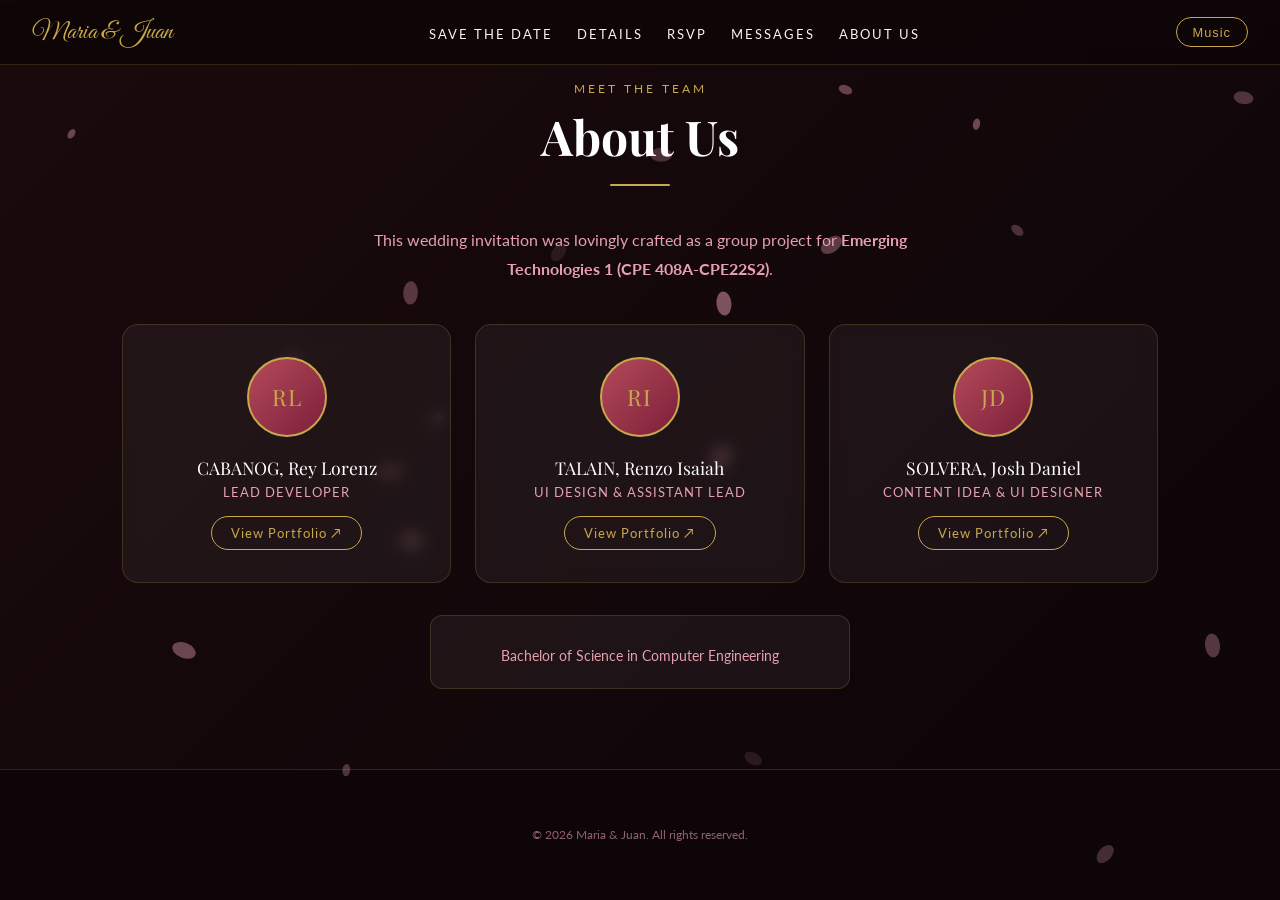
==== about.html @ e432dd89 "Move About section to about.html and link from nav" ====
<!DOCTYPE html>
<html lang="en">

<head>
  <meta charset="UTF-8" />
  <meta name="viewport" content="width=device-width, initial-scale=1.0" />
  <title>Wedding Invitation &ndash; Maria &amp; Juan</title>
  <meta name="description"
    content="You are cordially invited to the wedding of Maria & Juan. CPE 408A-CPE22S2 Emerging Technologies 1 Project." />
  <link rel="stylesheet" href="style.css" />
  <link rel="preconnect" href="https://fonts.googleapis.com" />
  <link rel="preconnect" href="https://fonts.gstatic.com" crossorigin />
  <!-- audio element (free public domain music) -->
  <audio id="bg-music" loop>
    <source src="wedding-thousandyears.mp3" type="audio/mp3" />
  </audio>
</head>

<body>
  <!-- FLOATING PETALS CANVAS -->
  <canvas id="petals-canvas" aria-hidden="true"></canvas>

  <!-- NAV -->
  <nav>
    <a href="index.html#hero" class="nav-brand">Maria &amp; Juan</a>
    <ul class="nav-links" id="nav-links">
      <li><a href="index.html#save-the-date">Save the Date</a></li>
      <li><a href="index.html#details">Details</a></li>
      <li><a href="index.html#rsvp">RSVP</a></li>
      <li><a href="index.html#messages">Messages</a></li>
      <li><a href="about.html">About Us</a></li>
    </ul>
    <div style="display:flex;gap:0.6rem;align-items:center;">
      <button id="music-btn" aria-label="Toggle music">Music</button>
      <button class="hamburger" id="hamburger" aria-label="Menu" aria-expanded="false">&#9776;</button>
    </div>
  </nav>

  <!-- Ã¢â€¢ÂÃ¢â€¢ÂÃ¢â€¢ÂÃ¢â€¢ÂÃ¢â€¢ÂÃ¢â€¢ÂÃ¢â€¢ÂÃ¢â€¢ÂÃ¢â€¢ÂÃ¢â€¢ÂÃ¢â€¢ÂÃ¢â€¢ÂÃ¢â€¢ÂÃ¢â€¢ÂÃ¢â€¢ÂÃ¢â€¢ÂÃ¢â€¢ÂÃ¢â€¢ÂÃ¢â€¢ÂÃ¢â€¢ÂÃ¢â€¢ÂÃ¢â€¢ÂÃ¢â€¢ÂÃ¢â€¢ÂÃ¢â€¢ÂÃ¢â€¢ÂÃ¢â€¢ÂÃ¢â€¢ÂÃ¢â€¢ÂÃ¢â€¢Â
       ABOUT US SECTION
  Ã¢â€¢ÂÃ¢â€¢ÂÃ¢â€¢ÂÃ¢â€¢ÂÃ¢â€¢ÂÃ¢â€¢ÂÃ¢â€¢ÂÃ¢â€¢ÂÃ¢â€¢ÂÃ¢â€¢ÂÃ¢â€¢ÂÃ¢â€¢ÂÃ¢â€¢ÂÃ¢â€¢ÂÃ¢â€¢ÂÃ¢â€¢ÂÃ¢â€¢ÂÃ¢â€¢ÂÃ¢â€¢ÂÃ¢â€¢ÂÃ¢â€¢ÂÃ¢â€¢ÂÃ¢â€¢ÂÃ¢â€¢ÂÃ¢â€¢ÂÃ¢â€¢ÂÃ¢â€¢ÂÃ¢â€¢ÂÃ¢â€¢ÂÃ¢â€¢Â -->
  <section id="about">
    <div class="section-inner">
      <p class="section-label reveal">Meet the Team</p>
      <h2 class="section-title reveal">About Us</h2>
      <span class="gold-line reveal"></span>

      <p class="about-intro reveal">
        This wedding invitation was lovingly crafted as a group project for
        <strong>Emerging Technologies 1 (CPE 408A-CPE22S2)</strong>.
      </p>

      <div class="members-grid">

        <!-- Member 1: Cabanog -->
        <div class="member-card reveal">
          <div class="member-avatar member-avatar-text">RL</div>
          <p class="member-name">CABANOG, Rey Lorenz</p>
          <p class="member-role">Lead Developer</p>
          <a id="portfolio-cabanog" class="portfolio-btn" href="https://my-personal-portfolio-cli-inspired.vercel.app/" target="_blank"
            rel="noopener">
            View Portfolio &#8599;
          </a>
        </div>

        <!-- Member 2: Talain -->
        <div class="member-card reveal">
          <div class="member-avatar member-avatar-text">RI</div>
          <p class="member-name">TALAIN, Renzo Isaiah</p>
          <p class="member-role">UI Design &amp; Assistant Lead</p>
          <a id="portfolio-talain" class="portfolio-btn" href="https://renzocpe.github.io/Portfolio/" target="_blank" rel="noopener">
            View Portfolio &#8599;
          </a>
        </div>

        <!-- Member 3: Solvera -->
        <div class="member-card reveal">
          <div class="member-avatar member-avatar-text">JD</div>
          <p class="member-name">SOLVERA, Josh Daniel</p>
          <p class="member-role">Content Idea &amp; UI Designer</p>
          <a id="portfolio-solvera" class="portfolio-btn" href="https://mjdsolvera.github.io/Solvera_portfolio-/" target="_blank" rel="noopener">
            View Portfolio &#8599;
          </a>
        </div>

      </div><!-- /.members-grid -->

      <!-- Course Badge -->
      <div class="course-badge reveal">
        <p style="margin-top:0.5rem; color: var(--blush);">Bachelor of Science in Computer Engineering</p>
      </div>

    </div>
  </section>

  <!-- Ã¢â€¢ÂÃ¢â€¢ÂÃ¢â€¢ÂÃ¢â€¢ÂÃ¢â€¢ÂÃ¢â€¢ÂÃ¢â€¢ÂÃ¢â€¢ÂÃ¢â€¢ÂÃ¢â€¢ÂÃ¢â€¢ÂÃ¢â€¢ÂÃ¢â€¢ÂÃ¢â€¢ÂÃ¢â€¢ÂÃ¢â€¢ÂÃ¢â€¢ÂÃ¢â€¢ÂÃ¢â€¢ÂÃ¢â€¢ÂÃ¢â€¢ÂÃ¢â€¢ÂÃ¢â€¢ÂÃ¢â€¢ÂÃ¢â€¢ÂÃ¢â€¢ÂÃ¢â€¢ÂÃ¢â€¢ÂÃ¢â€¢ÂÃ¢â€¢Â
       FOOTER
  Ã¢â€¢ÂÃ¢â€¢ÂÃ¢â€¢ÂÃ¢â€¢ÂÃ¢â€¢ÂÃ¢â€¢ÂÃ¢â€¢ÂÃ¢â€¢ÂÃ¢â€¢ÂÃ¢â€¢ÂÃ¢â€¢ÂÃ¢â€¢ÂÃ¢â€¢ÂÃ¢â€¢ÂÃ¢â€¢ÂÃ¢â€¢ÂÃ¢â€¢ÂÃ¢â€¢ÂÃ¢â€¢ÂÃ¢â€¢ÂÃ¢â€¢ÂÃ¢â€¢ÂÃ¢â€¢ÂÃ¢â€¢ÂÃ¢â€¢ÂÃ¢â€¢ÂÃ¢â€¢ÂÃ¢â€¢ÂÃ¢â€¢ÂÃ¢â€¢Â -->
  <footer>
    <p style="margin-top:0.8rem; font-size:0.75rem; opacity:0.6;">
      &copy; 2026 Maria &amp; Juan. All rights reserved.
    </p>
  </footer>

  <!-- RSVP MODAL -->
  <div id="rsvp-modal" class="rsvp-modal" role="dialog" aria-modal="true" aria-label="RSVP Form">
    <div class="rsvp-modal-box">
      <button class="rsvp-modal-close" id="rsvp-modal-close" aria-label="Close">&#10005;</button>
      <h3 class="rsvp-modal-title">RSVP</h3>
      <p class="rsvp-modal-sub">Maria &amp; Juan would love to have you there!</p>
      <form id="rsvp-form" class="rsvp-form" novalidate>
        <div class="rsvp-field">
          <label for="rsvp-name">Full Name *</label>
          <input type="text" id="rsvp-name" placeholder="Your full name" required maxlength="80" />
        </div>
        <div class="rsvp-field">
          <label for="rsvp-email">Email</label>
          <input type="email" id="rsvp-email" placeholder="your@email.com" />
        </div>
        <div class="rsvp-field">
          <label>Will you attend? *</label>
          <div class="rsvp-radio-group">
            <label class="rsvp-radio"><input type="radio" name="attending" value="yes" required /> Yes, I'll be
              there!</label>
            <label class="rsvp-radio"><input type="radio" name="attending" value="no" /> Sorry, can't make it</label>
            <label class="rsvp-radio"><input type="radio" name="attending" value="maybe" /> Maybe</label>
          </div>
        </div>
        <div class="rsvp-field">
          <label for="rsvp-guests">Number of Guests</label>
          <select id="rsvp-guests">
            <option value="1">Just me</option>
            <option value="2">2 guests</option>
            <option value="3">3 guests</option>
            <option value="4">4 guests</option>
            <option value="5+">5 or more</option>
          </select>
        </div>
        <div class="rsvp-field">
          <label for="rsvp-note">Special note (optional)</label>
          <textarea id="rsvp-note" placeholder="Dietary needs, notes for the couple..." rows="2"
            maxlength="200"></textarea>
        </div>
        <button type="submit" class="rsvp-submit-btn">Send RSVP</button>
      </form>
      <div id="rsvp-success" class="rsvp-success hidden">
        <p>Thank you! Your RSVP has been received. See you on Dec 25!</p>
      </div>
    </div>
  </div>

  <!-- LIGHTBOX MODAL -->
  <div id="lightbox" class="lightbox" role="dialog" aria-modal="true" aria-label="Image viewer">
    <button class="lightbox-close" id="lightbox-close" aria-label="Close">&#10005;</button>
    <img id="lightbox-img" src="" alt="" />
    <p id="lightbox-caption"></p>
  </div>

  <script src="script.js"></script>
</body>

</html>
---- style.css ----
﻿/* ── FONTS ─────────────────────────────────────────────── */
@import url('https://fonts.googleapis.com/css2?family=Great+Vibes&family=Playfair+Display:ital,wght@0,400;0,700;1,400&family=Lato:wght@300;400;700&display=swap');

/* ── CSS VARIABLES ─────────────────────────────────────── */
:root {
  --dark:        #0d0508;
  --burgundy:    #7b1f3a;
  --deep-rose:   #b54a5a;
  --rose:        #c5687a;
  --blush:       #e8a0b0;
  --cream:       #fdf3ec;
  --white:       #ffffff;
  --gold:        #c9a84c;
  --gold-light:  #e8cfa0;
  --glass-bg:    rgba(255,255,255,0.05);
  --glass-border:rgba(201,168,76,0.2);
}

*, *::before, *::after { box-sizing: border-box; margin: 0; padding: 0; }
html { scroll-behavior: smooth; }
body { background: var(--dark); color: var(--cream); font-family: 'Lato', sans-serif; overflow-x: hidden; }

/* ── NAV ────────────────────────────────────────── */
nav {
  position: fixed; top: 0; left: 0; right: 0; z-index: 100;
  display: flex; align-items: center; justify-content: space-between;
  padding: 1rem 2rem;
  background: rgba(13,5,8,0.85);
  backdrop-filter: blur(12px);
  border-bottom: 1px solid var(--glass-border);
}
.nav-brand { font-family: 'Great Vibes', cursive; font-size: 1.6rem; color: var(--gold); text-decoration: none; }
.nav-links { list-style: none; display: flex; gap: 1.5rem; transition: max-height 0.3s ease-out; }
.nav-links a { color: var(--cream); text-decoration: none; font-size: 0.8rem; letter-spacing: 2px; text-transform: uppercase; transition: color 0.3s; }
.nav-links a:hover { color: var(--gold); }
#music-btn { background: transparent; border: 1px solid var(--gold); color: var(--gold); padding: 0.4rem 1rem; border-radius: 20px; cursor: pointer; font-size: 0.8rem; letter-spacing: 1px; transition: all 0.3s; }
#music-btn:hover { background: var(--gold); color: var(--dark); }
.hamburger { display: none; background: transparent; border: none; font-size: 1.8rem; color: var(--gold); cursor: pointer; }

/* ── HERO ───────────────────────────────────────── */
#hero { position: relative; min-height: 100vh; display: flex; align-items: center; justify-content: center; overflow: hidden; padding-top: 5rem; }
.hero-bg-img { position: absolute; inset: 0; width: 100%; height: 100%; object-fit: cover; opacity: 0.18; }
.hero-content { position: relative; z-index: 2; text-align: center; padding: 2rem; max-width: 900px; width: 100%; display: flex; flex-direction: column; align-items: center; justify-content: center; }
.pre-title { font-size: 0.85rem; letter-spacing: 3px; text-transform: uppercase; color: var(--gold); margin-bottom: 1rem; }
.couple-names { font-family: 'Great Vibes', cursive; font-size: clamp(4rem,12vw,7.5rem); color: var(--white); line-height: 1.1; margin-bottom: 0.5rem; text-shadow: 0 0 60px rgba(201,168,76,0.4); }
.ampersand { color: var(--gold); }
.hero-tagline { font-style: italic; color: var(--blush); margin: 1rem 0 0.5rem; font-size: 1.05rem; }
.hero-date { color: var(--gold-light); font-size: 1rem; letter-spacing: 2px; margin-bottom: 1.5rem; }
.hero-event-pills { display: flex; flex-wrap: wrap; gap: 1rem; justify-content: center; margin-bottom: 2rem; }
.event-pill { background: rgba(201,168,76,0.15); border: 1px solid var(--gold); border-radius: 20px; padding: 0.4rem 1rem; font-size: 0.8rem; letter-spacing: 1px; color: var(--cream); backdrop-filter: blur(4px); }
.hero-divider { width: 80px; height: 1px; background: linear-gradient(to right,transparent,var(--gold),transparent); margin: 0 auto 2.5rem; }
.hero-couple-img { width: 100%; max-width: 420px; aspect-ratio: 1; object-fit: cover; border-radius: 50%; border: 2px solid var(--gold); box-shadow: 0 0 60px rgba(201,168,76,0.3); }

/* ── SECTIONS ───────────────────────────────────── */
section { padding: 0; }
.section-inner { max-width: 1100px; margin: 0 auto; padding: 5rem 2rem; text-align: center; }
.section-label { font-size: 0.75rem; letter-spacing: 3px; text-transform: uppercase; color: var(--gold); margin-bottom: 0.5rem; display: block; }
.section-title { font-family: 'Playfair Display', serif; font-size: clamp(2rem,5vw,3rem); color: var(--white); margin-bottom: 0.5rem; }
.gold-line { display: block; width: 60px; height: 2px; background: var(--gold); margin: 1rem auto 2.5rem; border-radius: 2px; }

/* ── SAVE THE DATE (Calendar + Countdown) ───────── */
#save-the-date { background: linear-gradient(135deg,#1a0a0d,#0d0508); }
.calendar-wrap { max-width: 320px; margin: 0 auto 2rem; background: var(--glass-bg); border: 1px solid var(--glass-border); border-radius: 12px; padding: 1.5rem; backdrop-filter: blur(8px); }
.cal-header { font-family: 'Playfair Display', serif; font-size: 1.4rem; color: var(--gold); margin-bottom: 1rem; text-align: center; }
.cal-grid { display: grid; grid-template-columns: repeat(7, 1fr); gap: 5px; text-align: center; font-size: 0.9rem; }
.cal-dow { color: var(--blush); font-size: 0.75rem; text-transform: uppercase; letter-spacing: 1px; margin-bottom: 5px; }
.cal-day { padding: 8px 0; border-radius: 6px; position: relative; z-index: 1; }
.cal-day.empty { visibility: hidden; }
.cal-day.sunday { color: var(--rose); }
.cal-day.wedding-day { background: rgba(201,168,76,0.2); border: 1px solid var(--gold); color: var(--gold-light); font-weight: bold; box-shadow: 0 0 10px rgba(201,168,76,0.5); }
.countdown-grid { display: flex; justify-content: center; gap: 1rem; flex-wrap: wrap; margin-bottom: 2rem; }
.count-box { background: var(--glass-bg); border: 1px solid var(--glass-border); border-radius: 12px; padding: 1.2rem 1rem; min-width: 90px; display: flex; flex-direction: column; align-items: center; gap: 0.4rem; backdrop-filter: blur(8px); }
.count-num { font-family: 'Playfair Display', serif; font-size: 2.2rem; color: var(--gold); line-height: 1; }
.count-label { font-size: 0.65rem; letter-spacing: 2px; text-transform: uppercase; color: var(--blush); }
.add-cal-btns { display: flex; justify-content: center; gap: 1rem; flex-wrap: wrap; margin-top: 1rem; }
.cal-btn { display: inline-flex; align-items: center; gap: 0.5rem; background: transparent; border: 1px solid var(--gold); color: var(--gold); padding: 0.6rem 1.2rem; border-radius: 30px; text-decoration: none; font-size: 0.85rem; letter-spacing: 1px; transition: all 0.3s; cursor: pointer; }
.cal-btn:hover { background: var(--gold); color: var(--dark); }

/* ── DETAILS GALLERY ────────────────────────────── */
#details { background: var(--dark); border-top: 1px solid var(--glass-border); }
.details-grid-new { display: grid; grid-template-columns: 1fr; gap: 3rem; margin-top: 1rem; }
.venue-card { background: var(--glass-bg); border: 1px solid var(--glass-border); border-radius: 16px; padding: 2.5rem; text-align: left; backdrop-filter: blur(8px); }
.venue-header { margin-bottom: 1.5rem; display: flex; gap: 1rem; align-items: flex-start; }
.venue-header-text h3 { font-family: 'Playfair Display', serif; font-size: 1.8rem; color: var(--gold); margin-bottom: 0.5rem; }
.venue-header-text p { color: var(--cream); font-size: 1rem; line-height: 1.5; }
.venue-time { color: var(--gold-light) !important; font-size: 0.9rem !important; margin-top: 0.5rem; letter-spacing: 1px; }
.venue-gallery { display: grid; grid-template-columns: repeat(auto-fit, minmax(200px, 1fr)); gap: 1rem; margin-bottom: 1.5rem; }
.gallery-thumb { position: relative; aspect-ratio: 4/3; border-radius: 8px; overflow: hidden; cursor: pointer; border: 1px solid var(--glass-border); }
.gallery-thumb img { width: 100%; height: 100%; object-fit: cover; transition: transform 0.5s ease; }
.thumb-overlay { position: absolute; inset: 0; background: rgba(13,5,8,0.6); display: flex; align-items: center; justify-content: center; opacity: 0; transition: opacity 0.3s; color: var(--gold); font-size: 0.9rem; letter-spacing: 1px; text-transform: uppercase; }
.gallery-thumb:hover img { transform: scale(1.05); }
.gallery-thumb:hover .thumb-overlay { opacity: 1; }
.venue-map-link { display: inline-block; color: var(--blush); font-size: 0.85rem; text-decoration: none; border-bottom: 1px solid var(--blush); padding-bottom: 2px; transition: color 0.3s, border-color 0.3s; }
.venue-map-link:hover { color: var(--gold); border-color: var(--gold); }

/* ── DRESS CODE SLIDESHOW ───────────────────────── */
.attire-tabs { display: flex; gap: 1rem; margin-bottom: 1.5rem; border-bottom: 1px solid var(--glass-border); padding-bottom: 1rem; }
.attire-tab { background: transparent; border: none; font-family: 'Playfair Display', serif; font-size: 1.2rem; color: var(--blush); cursor: pointer; padding: 0.5rem 1rem; transition: color 0.3s; }
.attire-tab.active { color: var(--gold); border-bottom: 2px solid var(--gold); }
.attire-panel { display: flex; flex-direction: column; gap: 1.2rem; }
.attire-panel.hidden { display: none; }
.attire-slideshow { position: relative; border-radius: 12px; overflow: hidden; aspect-ratio: 4/3; background: rgba(0,0,0,0.3); }
.slide { display: none; width: 100%; height: 100%; position: absolute; inset: 0; opacity: 0; transition: opacity 0.6s ease; }
.slide.active { display: block; opacity: 1; position: relative; }
.slide img { width: 100%; height: 100%; object-fit: cover; display: block; }
.slide-prev, .slide-next { position: absolute; top: 50%; transform: translateY(-50%); background: rgba(26,10,13,0.65); border: 1px solid var(--glass-border); color: var(--gold-light); width: 36px; height: 36px; border-radius: 50%; cursor: pointer; font-size: 1.4rem; line-height: 1; display: flex; align-items: center; justify-content: center; transition: background 0.3s; z-index: 5; }
.slide-prev { left: 0.6rem; }
.slide-next { right: 0.6rem; }
.slide-prev:hover, .slide-next:hover { background: rgba(201,168,76,0.6); color: var(--dark); }
.slide-dots { position: absolute; bottom: 0.6rem; left: 50%; transform: translateX(-50%); display: flex; gap: 5px; z-index: 5; }
.slide-dot { width: 7px; height: 7px; border-radius: 50%; background: rgba(255,255,255,0.4); border: 1px solid rgba(201,168,76,0.5); cursor: pointer; transition: background 0.3s; }
.slide-dot.active { background: var(--gold); }
.attire-note { font-family: 'Playfair Display', serif; font-size: 1.1rem; color: var(--cream); line-height: 1.6; }

/* ── RSVP ───────────────────────────────────────── */
#rsvp { background: linear-gradient(135deg,var(--dark),#1a0a0d); border-top: 1px solid var(--glass-border); }
.rsvp-desc { max-width: 600px; margin: 0 auto 2rem; color: var(--cream); font-size: 1.05rem; }
.rsvp-open-btn { background: var(--gold); color: var(--dark); border: none; padding: 1rem 2.5rem; border-radius: 30px; font-size: 1rem; font-weight: bold; cursor: pointer; transition: transform 0.3s, box-shadow 0.3s; }
.rsvp-open-btn:hover { transform: translateY(-3px); box-shadow: 0 10px 20px rgba(201,168,76,0.3); }

/* ── MESSAGES ───────────────────────────────────── */
#messages { background: var(--dark); border-top: 1px solid var(--glass-border); }
.msg-form { max-width: 600px; margin: 0 auto 3rem; background: var(--glass-bg); padding: 2rem; border-radius: 12px; border: 1px solid var(--glass-border); }
.msg-form-fields { display: flex; flex-direction: column; gap: 1rem; margin-bottom: 1.5rem; }
.msg-input { width: 100%; background: rgba(0,0,0,0.3); border: 1px solid var(--glass-border); border-radius: 8px; padding: 1rem; color: var(--cream); font-family: 'Lato', sans-serif; }
.msg-input:focus { outline: none; border-color: var(--gold); box-shadow: 0 0 10px rgba(201,168,76,0.2); }
.msg-textarea { resize: vertical; min-height: 100px; }
.msg-submit-btn { width: 100%; background: transparent; border: 1px solid var(--gold); color: var(--gold); padding: 1rem; border-radius: 8px; cursor: pointer; transition: all 0.3s; font-size: 1rem; letter-spacing: 1px; text-transform: uppercase; }
.msg-submit-btn:hover { background: var(--gold); color: var(--dark); }
.msg-wall { display: grid; grid-template-columns: repeat(auto-fill, minmax(280px, 1fr)); gap: 1.5rem; max-width: 900px; margin: 0 auto; }
.msg-card { background: rgba(255,255,255,0.03); border: 1px solid var(--glass-border); border-radius: 12px; padding: 1.5rem; text-align: left; animation: slideUp 0.5s forwards; opacity: 0; transform: translateY(20px); }
.msg-card-header { display: flex; justify-content: space-between; align-items: baseline; margin-bottom: 0.8rem; border-bottom: 1px solid rgba(255,255,255,0.1); padding-bottom: 0.5rem; }
.msg-card-name { font-family: 'Playfair Display', serif; color: var(--gold); font-size: 1.1rem; }
.msg-card-time { font-size: 0.75rem; color: var(--blush); opacity: 0.8; }
.msg-card-text { color: var(--cream); font-size: 0.95rem; line-height: 1.6; word-wrap: break-word; }
@keyframes slideUp { to { opacity: 1; transform: translateY(0); } }

/* ── ABOUT US ───────────────────────────────────── */
#about { background: linear-gradient(135deg,#1a0a0d,var(--dark)); border-top: 1px solid var(--glass-border); }
.about-intro { max-width: 600px; margin: 0 auto 2.5rem; color: var(--blush); line-height: 1.8; }
.members-grid { display: grid; grid-template-columns: repeat(auto-fit,minmax(220px,1fr)); gap: 1.5rem; margin-bottom: 2rem; }
.member-card { background: var(--glass-bg); border: 1px solid var(--glass-border); border-radius: 16px; padding: 2rem 1.5rem; text-align: center; backdrop-filter: blur(8px); }
.member-avatar { width: 80px; height: 80px; border-radius: 50%; background: linear-gradient(135deg,var(--deep-rose),var(--burgundy)); display: flex; align-items: center; justify-content: center; font-size: 2rem; margin: 0 auto 1.2rem; border: 2px solid var(--gold); }
.member-avatar-text { font-family: 'Playfair Display', serif; font-size: 1.4rem; color: var(--gold); letter-spacing: 1px; }
.member-name { font-family: 'Playfair Display', serif; font-size: 1.1rem; color: var(--white); margin-bottom: 0.3rem; }
.member-role { font-size: 0.8rem; color: var(--blush); letter-spacing: 1px; margin-bottom: 1rem; text-transform: uppercase; }
.portfolio-btn { display: inline-block; padding: 0.5rem 1.2rem; border: 1px solid var(--gold); border-radius: 20px; color: var(--gold); font-size: 0.8rem; text-decoration: none; letter-spacing: 1px; transition: all 0.3s; }
.portfolio-btn:hover { background: var(--gold); color: var(--dark); }
.course-badge { max-width: 420px; margin: 1.5rem auto 0; background: var(--glass-bg); border: 1px solid var(--glass-border); border-radius: 12px; padding: 1.2rem 1.5rem; text-align: center; color: var(--cream); font-size: 0.9rem; line-height: 1.8; }

/* ── FOOTER ─────────────────────────────────────── */
footer { text-align: center; padding: 2.5rem 1rem; border-top: 1px solid var(--glass-border); color: var(--blush); font-size: 0.85rem; line-height: 2; }

/* ── LIGHTBOX ───────────────────────────────────── */
.lightbox { position: fixed; inset: 0; z-index: 1000; background: rgba(0,0,0,0.9); display: flex; flex-direction: column; align-items: center; justify-content: center; opacity: 0; pointer-events: none; transition: opacity 0.3s ease; backdrop-filter: blur(5px); }
.lightbox.active { opacity: 1; pointer-events: auto; }
.lightbox-close { position: absolute; top: 1.5rem; right: 2rem; background: transparent; border: none; color: var(--cream); font-size: 2.5rem; cursor: pointer; transition: color 0.3s; }
.lightbox-close:hover { color: var(--gold); }
.lightbox img { max-width: 90%; max-height: 80vh; object-fit: contain; border: 2px solid var(--gold); border-radius: 8px; box-shadow: 0 0 40px rgba(0,0,0,0.8); }
.lightbox p { margin-top: 1rem; color: var(--gold-light); font-family: 'Playfair Display', serif; font-size: 1.2rem; letter-spacing: 1px; }

/* ── RSVP MODAL ─────────────────────────────────── */
.rsvp-modal { position: fixed; inset: 0; z-index: 900; background: rgba(0,0,0,0.8); backdrop-filter: blur(5px); display: flex; align-items: center; justify-content: center; opacity: 0; pointer-events: none; transition: opacity 0.3s ease; padding: 1rem; }
.rsvp-modal.active { opacity: 1; pointer-events: auto; }
.rsvp-modal-box { background: linear-gradient(135deg,#1a0a0d,#0d0508); border: 1px solid var(--gold); border-radius: 16px; width: 100%; max-width: 500px; padding: 2.5rem 2rem; position: relative; max-height: 90vh; overflow-y: auto; text-align: center; box-shadow: 0 0 50px rgba(201,168,76,0.15); }
.rsvp-modal-close { position: absolute; top: 1rem; right: 1rem; background: transparent; border: none; font-size: 1.5rem; color: var(--blush); cursor: pointer; transition: color 0.3s; }
.rsvp-modal-close:hover { color: var(--gold); }
.rsvp-modal-title { font-family: 'Playfair Display', serif; font-size: 2.2rem; color: var(--gold); margin-bottom: 0.5rem; }
.rsvp-modal-sub { color: var(--cream); margin-bottom: 2rem; font-style: italic; }
.rsvp-field { margin-bottom: 1.5rem; text-align: left; }
.rsvp-field label { display: block; margin-bottom: 0.5rem; color: var(--gold-light); font-size: 0.9rem; letter-spacing: 1px; }
.rsvp-field input[type="text"], .rsvp-field input[type="email"], .rsvp-field select, .rsvp-field textarea { width: 100%; background: rgba(0,0,0,0.3); border: 1px solid var(--glass-border); border-radius: 8px; padding: 0.8rem; color: var(--white); font-family: inherit; }
.rsvp-field input:focus, .rsvp-field select:focus, .rsvp-field textarea:focus { outline: none; border-color: var(--gold); }
.rsvp-radio-group { display: flex; flex-direction: column; gap: 0.8rem; margin-top: 0.5rem; }
.rsvp-radio { color: var(--cream); font-size: 0.95rem; cursor: pointer; display: flex; align-items: center; gap: 0.5rem; }
.rsvp-submit-btn { width: 100%; background: var(--gold); color: var(--dark); border: none; padding: 1rem; border-radius: 8px; font-size: 1.1rem; font-weight: bold; cursor: pointer; margin-top: 1rem; transition: background 0.3s; }
.rsvp-submit-btn:hover { background: var(--gold-light); }
.rsvp-success { margin-top: 2rem; color: var(--gold); font-family: 'Playfair Display', serif; font-size: 1.2rem; }

/* ── REVEAL ANIMATION ───────────────────────────── */
.reveal { opacity: 0; transform: translateY(25px); transition: opacity 0.7s ease, transform 0.7s ease; }
.reveal.visible { opacity: 1; transform: translateY(0); }

/* ── MOBILE / RESPONSIVENESS ────────────────────── */
@media (max-width: 768px) {
  .hamburger { display: block; }
  .nav-links { position: absolute; top: 100%; left: 0; right: 0; background: rgba(13,5,8,0.95); flex-direction: column; padding: 0 2rem; max-height: 0; overflow: hidden; border-bottom: 1px solid transparent; align-items: center; text-align: center; }
  .nav-links.active { padding: 1rem 2rem 2rem; max-height: 400px; border-bottom: 1px solid var(--glass-border); }
  .nav-links li { width: 100%; padding: 0.8rem 0; border-bottom: 1px solid rgba(255,255,255,0.05); }
  .nav-links li:last-child { border-bottom: none; }
  
  .details-grid-new { grid-template-columns: 1fr; }
  .venue-gallery { grid-template-columns: 1fr; }
  .venue-header { flex-direction: column; text-align: center; align-items: center; }
  .attire-tabs { justify-content: center; }
  
  .couple-names { font-size: clamp(3.5rem, 15vw, 5rem); }
  .hero-date, .hero-tagline, .pre-title { font-size: 0.9rem; }
  .hero-event-pills { flex-direction: column; align-items: center; gap: 0.5rem; }
  
  .count-box { min-width: 75px; padding: 1rem 0.5rem; }
  .count-num { font-size: 1.8rem; }
  
  .rsvp-modal-box { padding: 2rem 1.5rem; }
  .msg-form { padding: 1.5rem 1rem; }
}
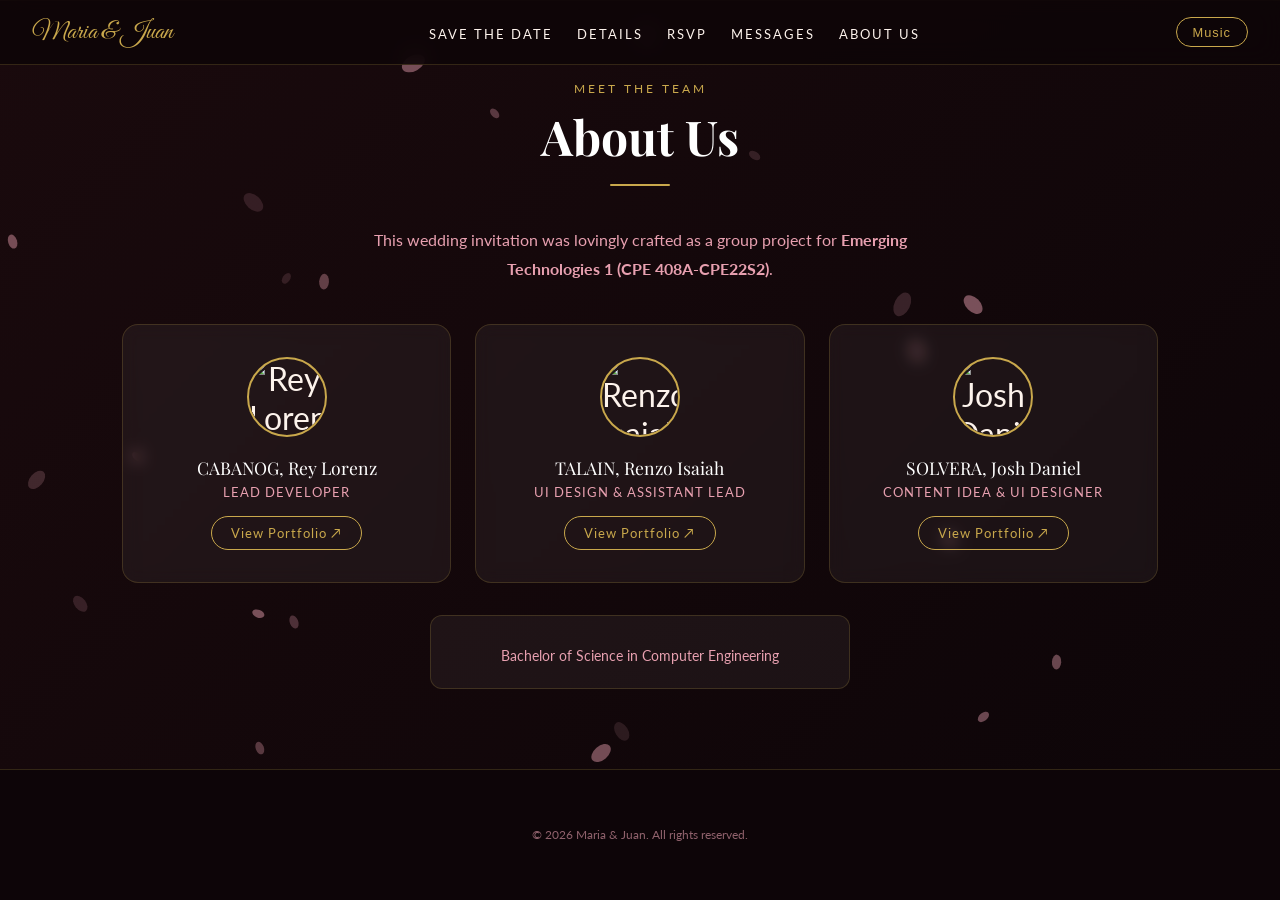
==== commit 3b4195cf: "Add profile pictures for team members in about page" ====
--- a/about.html
+++ b/about.html
@@ -54,7 +54,9 @@
 
         <!-- Member 1: Cabanog -->
         <div class="member-card reveal">
-          <div class="member-avatar member-avatar-text">RL</div>
+          <div class="member-avatar" style="overflow: hidden; background: none; padding: 0;">
+            <img src="source-images/Rey.png" alt="Rey Lorenz Cabanog" style="width: 100%; height: 100%; object-fit: cover; border-radius: 50%;" />
+          </div>
           <p class="member-name">CABANOG, Rey Lorenz</p>
           <p class="member-role">Lead Developer</p>
           <a id="portfolio-cabanog" class="portfolio-btn" href="https://my-personal-portfolio-cli-inspired.vercel.app/" target="_blank"
@@ -65,7 +67,9 @@
 
         <!-- Member 2: Talain -->
         <div class="member-card reveal">
-          <div class="member-avatar member-avatar-text">RI</div>
+          <div class="member-avatar" style="overflow: hidden; background: none; padding: 0;">
+            <img src="source-images/renzo.jpg" alt="Renzo Isaiah Talain" style="width: 100%; height: 100%; object-fit: cover; border-radius: 50%;" />
+          </div>
           <p class="member-name">TALAIN, Renzo Isaiah</p>
           <p class="member-role">UI Design &amp; Assistant Lead</p>
           <a id="portfolio-talain" class="portfolio-btn" href="https://renzocpe.github.io/Portfolio/" target="_blank" rel="noopener">
@@ -75,7 +79,9 @@
 
         <!-- Member 3: Solvera -->
         <div class="member-card reveal">
-          <div class="member-avatar member-avatar-text">JD</div>
+          <div class="member-avatar" style="overflow: hidden; background: none; padding: 0;">
+            <img src="source-images/josh.jpg" alt="Josh Daniel Solvera" style="width: 100%; height: 100%; object-fit: cover; border-radius: 50%;" />
+          </div>
           <p class="member-name">SOLVERA, Josh Daniel</p>
           <p class="member-role">Content Idea &amp; UI Designer</p>
           <a id="portfolio-solvera" class="portfolio-btn" href="https://mjdsolvera.github.io/Solvera_portfolio-/" target="_blank" rel="noopener">
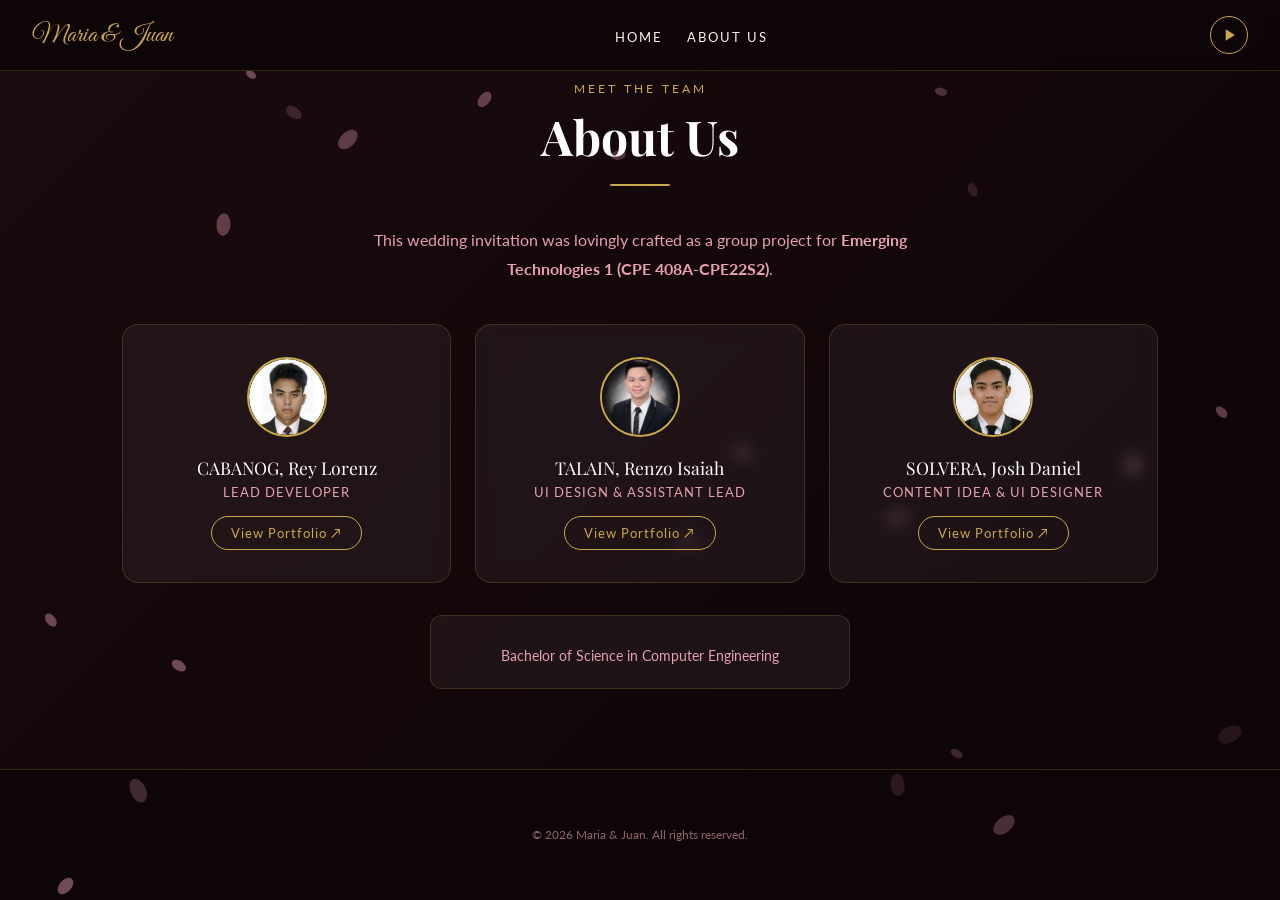
==== commit 4f71009f: "Simplify about.html navigation and upgrade music button to animated icons" ====
--- a/about.html
+++ b/about.html
@@ -24,14 +24,14 @@
   <nav>
     <a href="index.html#hero" class="nav-brand">Maria &amp; Juan</a>
     <ul class="nav-links" id="nav-links">
-      <li><a href="index.html#save-the-date">Save the Date</a></li>
-      <li><a href="index.html#details">Details</a></li>
-      <li><a href="index.html#rsvp">RSVP</a></li>
-      <li><a href="index.html#messages">Messages</a></li>
+      <li><a href="index.html">Home</a></li>
       <li><a href="about.html">About Us</a></li>
     </ul>
-    <div style="display:flex;gap:0.6rem;align-items:center;">
-      <button id="music-btn" aria-label="Toggle music">Music</button>
+    <div style="display:flex;gap:1rem;align-items:center;">
+      <button id="music-btn" class="music-btn" aria-label="Toggle music">
+        <svg class="music-icon-play" xmlns="http://www.w3.org/2000/svg" width="20" height="20" viewBox="0 0 24 24" fill="currentColor"><path d="M8 5v14l11-7z"/></svg>
+        <svg class="music-icon-pause" xmlns="http://www.w3.org/2000/svg" width="20" height="20" viewBox="0 0 24 24" fill="currentColor"><path d="M6 19h4V5H6v14zm8-14v14h4V5h-4z"/></svg>
+      </button>
       <button class="hamburger" id="hamburger" aria-label="Menu" aria-expanded="false">&#9776;</button>
     </div>
   </nav>
--- a/style.css
+++ b/style.css
@@ -1,4 +1,4 @@
-﻿/* ── FONTS ─────────────────────────────────────────────── */
+/* ── FONTS ─────────────────────────────────────────────── */
 @import url('https://fonts.googleapis.com/css2?family=Great+Vibes&family=Playfair+Display:ital,wght@0,400;0,700;1,400&family=Lato:wght@300;400;700&display=swap');
 
 /* ── CSS VARIABLES ─────────────────────────────────────── */
@@ -33,8 +33,18 @@
 .nav-links { list-style: none; display: flex; gap: 1.5rem; transition: max-height 0.3s ease-out; }
 .nav-links a { color: var(--cream); text-decoration: none; font-size: 0.8rem; letter-spacing: 2px; text-transform: uppercase; transition: color 0.3s; }
 .nav-links a:hover { color: var(--gold); }
-#music-btn { background: transparent; border: 1px solid var(--gold); color: var(--gold); padding: 0.4rem 1rem; border-radius: 20px; cursor: pointer; font-size: 0.8rem; letter-spacing: 1px; transition: all 0.3s; }
-#music-btn:hover { background: var(--gold); color: var(--dark); }
+#music-btn { background: transparent; border: 1px solid var(--gold); color: var(--gold); border-radius: 50%; width: 38px; height: 38px; display: inline-flex; align-items: center; justify-content: center; cursor: pointer; transition: all 0.3s; padding: 0; outline: none; box-shadow: 0 0 0 0 rgba(201,168,76,0); }
+#music-btn:hover { background: var(--gold); color: var(--dark); transform: scale(1.1); }
+#music-btn .music-icon-pause { display: none; }
+#music-btn.playing .music-icon-play { display: none; }
+#music-btn.playing .music-icon-pause { display: block; }
+
+@keyframes pulseGlow {
+  0% { box-shadow: 0 0 0 0 rgba(201,168,76,0.6); }
+  70% { box-shadow: 0 0 0 12px rgba(201,168,76,0); }
+  100% { box-shadow: 0 0 0 0 rgba(201,168,76,0); }
+}
+#music-btn.playing { animation: pulseGlow 2s infinite cubic-bezier(0.4, 0, 0.2, 1); }
 .hamburger { display: none; background: transparent; border: none; font-size: 1.8rem; color: var(--gold); cursor: pointer; }
 
 /* ── HERO ───────────────────────────────────────── */
@@ -83,6 +93,7 @@
 .venue-header { margin-bottom: 1.5rem; display: flex; gap: 1rem; align-items: flex-start; }
 .venue-header-text h3 { font-family: 'Playfair Display', serif; font-size: 1.8rem; color: var(--gold); margin-bottom: 0.5rem; }
 .venue-header-text p { color: var(--cream); font-size: 1rem; line-height: 1.5; }
+.location-text { display: inline-flex; align-items: center; gap: 0.4rem; }
 .venue-time { color: var(--gold-light) !important; font-size: 0.9rem !important; margin-top: 0.5rem; letter-spacing: 1px; }
 .venue-gallery { display: grid; grid-template-columns: repeat(auto-fit, minmax(200px, 1fr)); gap: 1rem; margin-bottom: 1.5rem; }
 .gallery-thumb { position: relative; aspect-ratio: 4/3; border-radius: 8px; overflow: hidden; cursor: pointer; border: 1px solid var(--glass-border); }
@@ -90,8 +101,12 @@
 .thumb-overlay { position: absolute; inset: 0; background: rgba(13,5,8,0.6); display: flex; align-items: center; justify-content: center; opacity: 0; transition: opacity 0.3s; color: var(--gold); font-size: 0.9rem; letter-spacing: 1px; text-transform: uppercase; }
 .gallery-thumb:hover img { transform: scale(1.05); }
 .gallery-thumb:hover .thumb-overlay { opacity: 1; }
-.venue-map-link { display: inline-block; color: var(--blush); font-size: 0.85rem; text-decoration: none; border-bottom: 1px solid var(--blush); padding-bottom: 2px; transition: color 0.3s, border-color 0.3s; }
-.venue-map-link:hover { color: var(--gold); border-color: var(--gold); }
+.venue-map-link-icon { display: inline-flex; align-items: center; justify-content: center; color: var(--gold); transition: transform 0.3s; background: transparent; }
+.venue-map-link-icon:hover { transform: translateY(-2px) scale(1.1); }
+
+.venue-split-layout { display: grid; grid-template-columns: 1fr 1fr; gap: 1.5rem; margin-bottom: 1.5rem; align-items: stretch; }
+.venue-map { width: 100%; height: 100%; }
+.venue-map iframe { width: 100%; height: 100%; border: 0; border-radius: 12px; min-height: 250px; }
 
 /* ── DRESS CODE SLIDESHOW ───────────────────────── */
 .attire-tabs { display: flex; gap: 1rem; margin-bottom: 1.5rem; border-bottom: 1px solid var(--glass-border); padding-bottom: 1rem; }
@@ -191,6 +206,7 @@
   
   .details-grid-new { grid-template-columns: 1fr; }
   .venue-gallery { grid-template-columns: 1fr; }
+  .venue-split-layout { grid-template-columns: 1fr; }
   .venue-header { flex-direction: column; text-align: center; align-items: center; }
   .attire-tabs { justify-content: center; }
   
